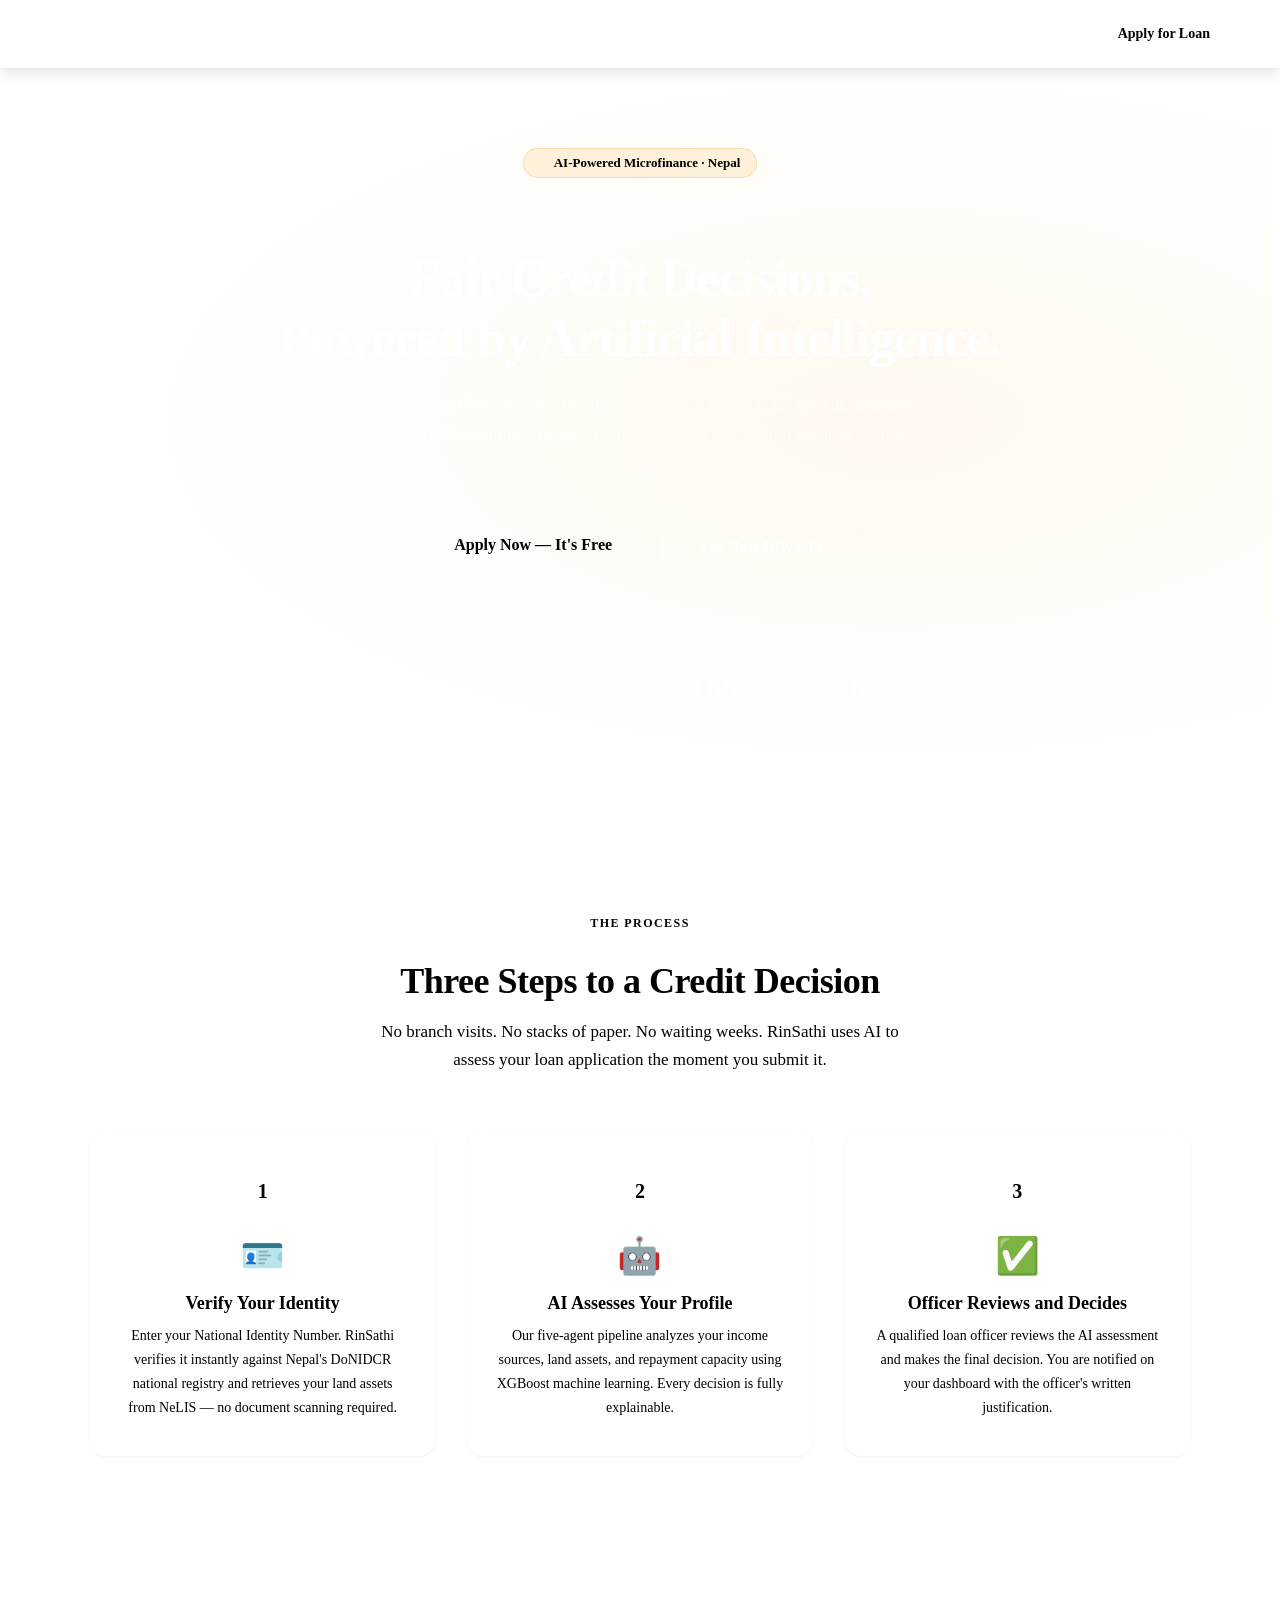
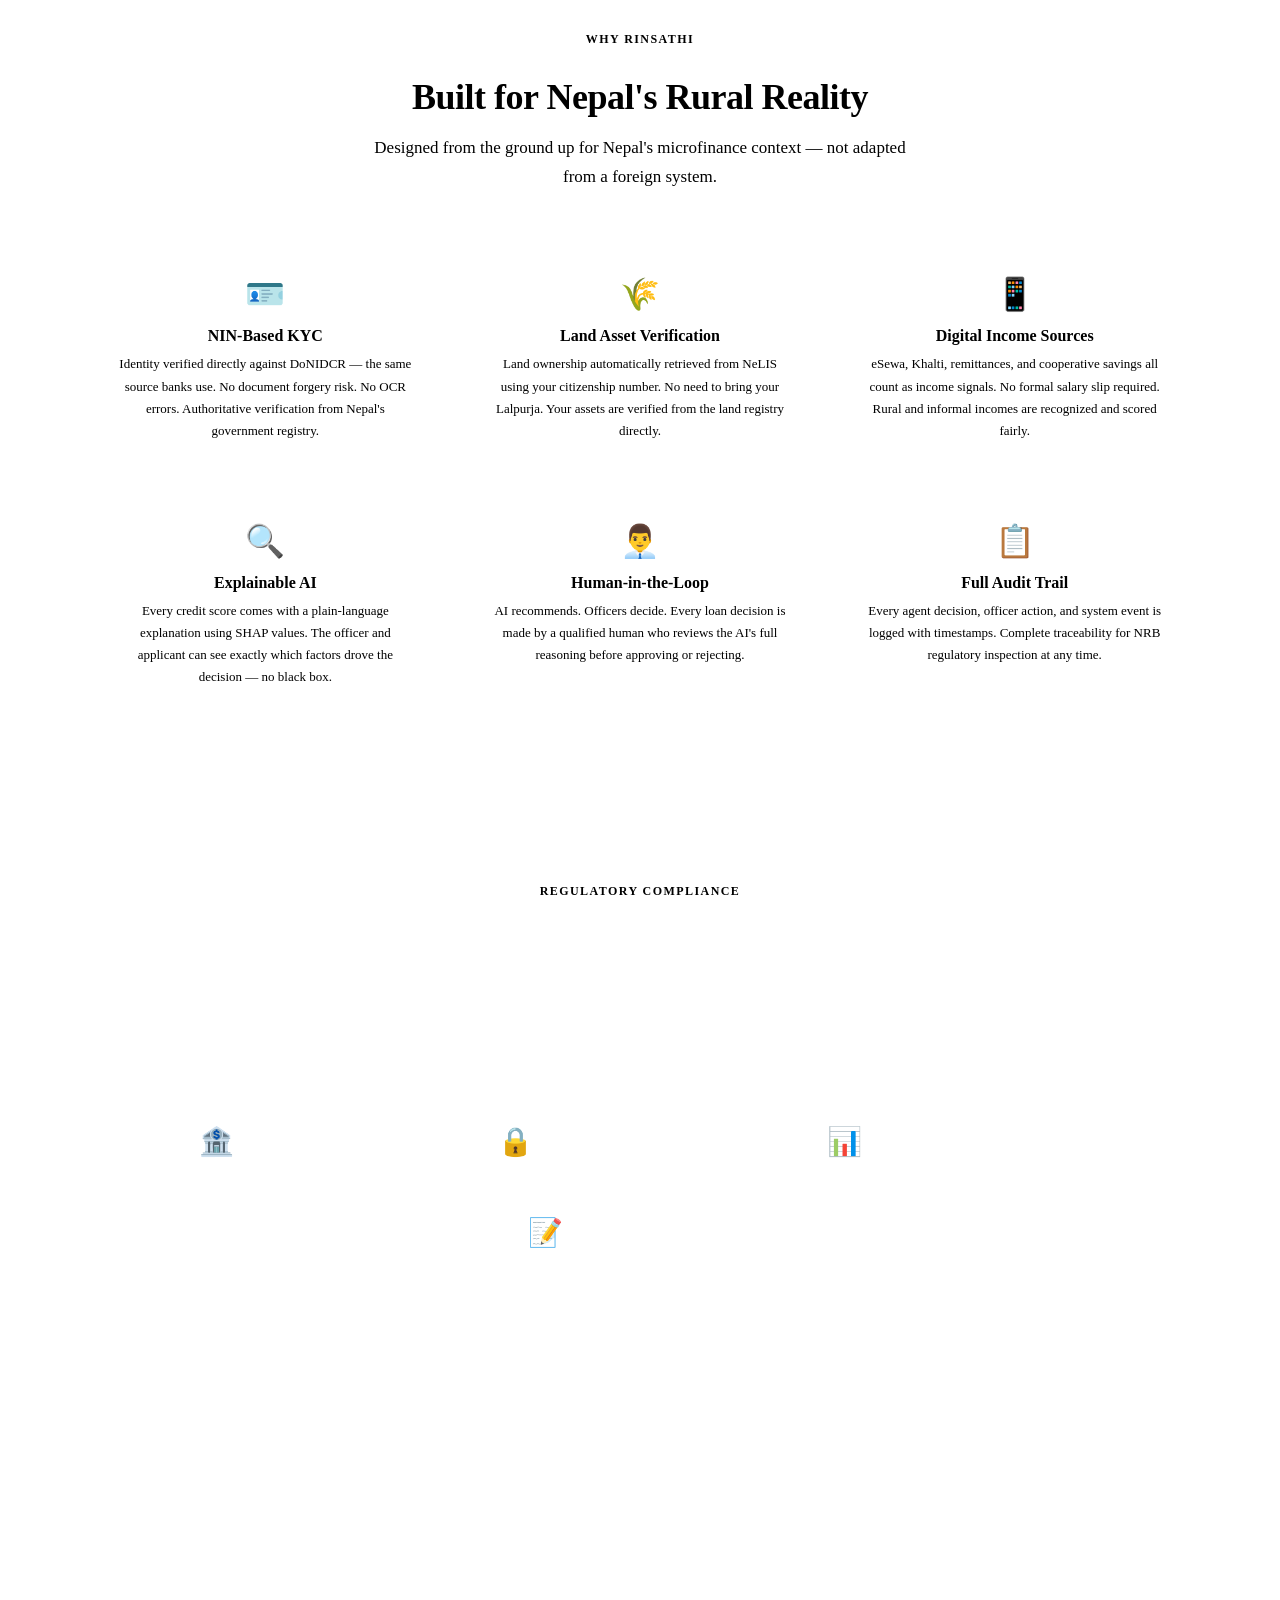
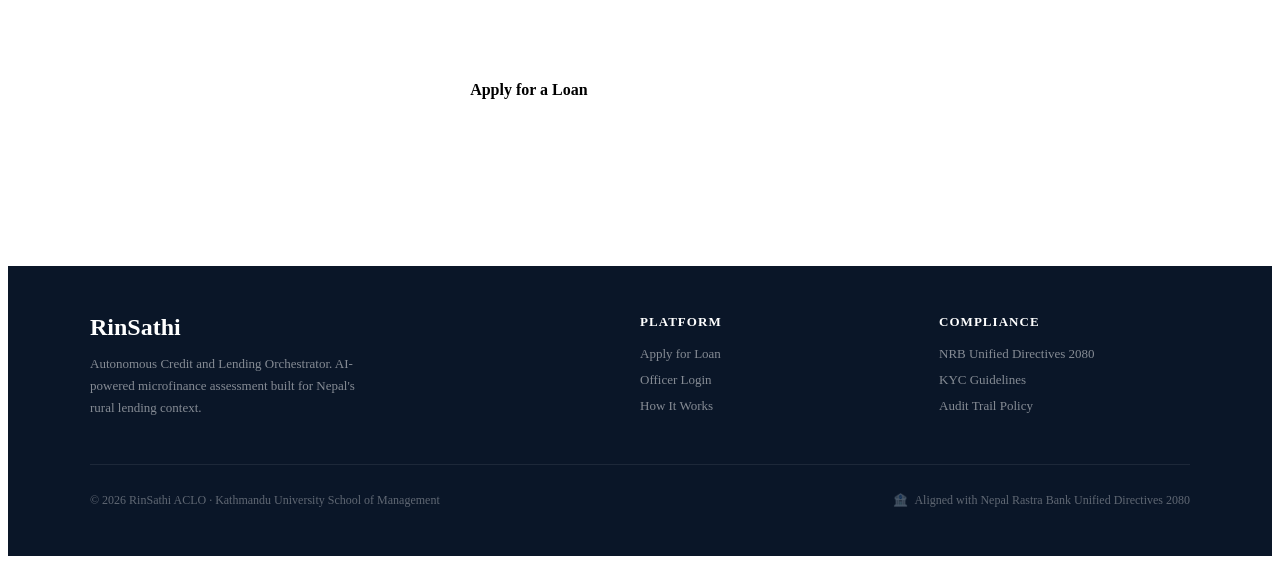
==== frontend/index.html @ 294249da "Added homepage" ====
<!DOCTYPE html>
<!--
    frontend/index.html

    RinSathi Landing Page
    The public front door — no login required.

    Sections:
      1. Navbar
      2. Hero — what is RinSathi, two CTAs
      3. How it works — three steps
      4. Features — why RinSathi
      5. Trust section — NRB compliance
      6. Footer
-->
<html lang="en">
<head>
    <meta charset="UTF-8">
    <meta name="viewport" content="width=device-width, initial-scale=1.0">
    <title>RinSathi — AI-Powered Microfinance for Nepal</title>
    <link rel="stylesheet" href="/assets/css/main.css">
    <style>

        /* ── Reset & base ─────────────────────────────────────────── */
        html { scroll-behavior: smooth; }

        /* ── Navbar ───────────────────────────────────────────────── */
        .navbar {
            position:        fixed;
            top:             0;
            left:            0;
            right:           0;
            z-index:         100;
            background:      var(--primary);
            border-bottom:   3px solid var(--accent);
            padding:         0 48px;
            height:          68px;
            display:         flex;
            align-items:     center;
            justify-content: space-between;
            box-shadow:      0 2px 16px rgba(0,0,0,0.15);
        }

        .brand {
            font-size:      26px;
            font-weight:    700;
            color:          white;
            letter-spacing: -0.5px;
            text-decoration: none;
        }

        .brand span { color: var(--accent); }

        .nav-links {
            display:     flex;
            align-items: center;
            gap:         32px;
        }

        .nav-link {
            color:           rgba(255,255,255,0.75);
            font-size:       14px;
            font-weight:     500;
            text-decoration: none;
            transition:      color 0.2s;
        }

        .nav-link:hover { color: white; }

        .nav-cta {
            background:    var(--accent);
            color:         var(--primary);
            font-weight:   700;
            font-size:     14px;
            padding:       10px 22px;
            border-radius: 8px;
            text-decoration: none;
            transition:    opacity 0.2s;
        }

        .nav-cta:hover { opacity: 0.88; }

        /* ── Hero ─────────────────────────────────────────────────── */
        .hero {
            background:      var(--primary);
            padding:         140px 48px 100px;
            text-align:      center;
            position:        relative;
            overflow:        hidden;
        }

        /* Subtle geometric background pattern */
        .hero::before {
            content:  '';
            position: absolute;
            inset:    0;
            background: radial-gradient(
                ellipse at 70% 50%,
                rgba(245,166,35,0.08) 0%,
                transparent 60%
            );
        }

        .hero-badge {
            display:       inline-flex;
            align-items:   center;
            gap:           8px;
            background:    rgba(245,166,35,0.15);
            border:        1px solid rgba(245,166,35,0.30);
            color:         var(--accent);
            font-size:     13px;
            font-weight:   600;
            padding:       6px 16px;
            border-radius: 999px;
            margin-bottom: 28px;
            position:      relative;
        }

        .badge-dot {
            width:         6px;
            height:        6px;
            background:    var(--accent);
            border-radius: 50%;
            animation:     pulse 2s infinite;
        }

        @keyframes pulse {
            0%, 100% { opacity: 1; }
            50%       { opacity: 0.4; }
        }

        .hero-title {
            font-size:     52px;
            font-weight:   800;
            color:         white;
            line-height:   1.15;
            margin-bottom: 20px;
            position:      relative;
            max-width:     760px;
            margin-left:   auto;
            margin-right:  auto;
            letter-spacing: -1px;
        }

        .hero-title span { color: var(--accent); }

        .hero-subtitle {
            font-size:     18px;
            color:         rgba(255,255,255,0.65);
            max-width:     560px;
            margin:        0 auto 40px;
            line-height:   1.7;
            position:      relative;
        }

        .hero-buttons {
            display:         flex;
            justify-content: center;
            gap:             14px;
            flex-wrap:       wrap;
            position:        relative;
        }

        .btn-hero-primary {
            background:    var(--accent);
            color:         var(--primary);
            font-weight:   700;
            font-size:     16px;
            padding:       15px 36px;
            border-radius: 10px;
            text-decoration: none;
            transition:    opacity 0.2s, transform 0.2s;
            display:       inline-block;
        }

        .btn-hero-primary:hover {
            opacity:   0.88;
            transform: translateY(-1px);
        }

        .btn-hero-secondary {
            background:    transparent;
            color:         white;
            font-weight:   600;
            font-size:     16px;
            padding:       15px 36px;
            border-radius: 10px;
            border:        2px solid rgba(255,255,255,0.30);
            text-decoration: none;
            transition:    all 0.2s;
            display:       inline-block;
        }

        .btn-hero-secondary:hover {
            border-color: white;
            background:   rgba(255,255,255,0.06);
        }

        /* Hero stats */
        .hero-stats {
            display:         flex;
            justify-content: center;
            gap:             48px;
            margin-top:      60px;
            padding-top:     40px;
            border-top:      1px solid rgba(255,255,255,0.10);
            position:        relative;
            flex-wrap:       wrap;
        }

        .hero-stat-number {
            font-size:   32px;
            font-weight: 800;
            color:       white;
            line-height: 1;
        }

        .hero-stat-number span { color: var(--accent); }

        .hero-stat-label {
            font-size:  13px;
            color:      rgba(255,255,255,0.55);
            margin-top: 6px;
        }

        /* ── Section base ─────────────────────────────────────────── */
        .section {
            padding: 88px 48px;
        }

        .section-alt { background: white; }

        .section-center { text-align: center; }

        .section-label {
            font-size:      12px;
            font-weight:    700;
            color:          var(--accent);
            text-transform: uppercase;
            letter-spacing: 0.12em;
            margin-bottom:  12px;
        }

        .section-title {
            font-size:     36px;
            font-weight:   800;
            color:         var(--primary);
            margin-bottom: 14px;
            letter-spacing: -0.5px;
            line-height:   1.2;
        }

        .section-desc {
            font-size:   17px;
            color:       var(--subtle);
            max-width:   560px;
            margin:      0 auto;
            line-height: 1.7;
        }

        .section-content {
            max-width: 1100px;
            margin:    0 auto;
        }

        /* ── How it works ─────────────────────────────────────────── */
        .steps-grid {
            display:               grid;
            grid-template-columns: repeat(3, 1fr);
            gap:                   32px;
            margin-top:            56px;
        }

        .step-card {
            text-align:    center;
            padding:       36px 28px;
            background:    white;
            border-radius: 16px;
            box-shadow:    0 1px 3px rgba(0,0,0,0.06);
            position:      relative;
            border-top:    3px solid var(--accent);
            transition:    box-shadow 0.2s;
        }

        .step-card:hover {
            box-shadow: 0 8px 32px rgba(15,32,68,0.10);
        }

        .step-number {
            width:         48px;
            height:        48px;
            background:    var(--primary);
            color:         var(--accent);
            font-size:     20px;
            font-weight:   800;
            border-radius: 50%;
            display:       flex;
            align-items:   center;
            justify-content: center;
            margin:        0 auto 20px;
        }

        .step-icon {
            font-size:     36px;
            margin-bottom: 16px;
        }

        .step-title {
            font-size:     18px;
            font-weight:   700;
            color:         var(--primary);
            margin-bottom: 10px;
        }

        .step-desc {
            font-size:  14px;
            color:      var(--subtle);
            line-height: 1.7;
        }

        /* Connector arrow between steps */
        .step-connector {
            display:         flex;
            align-items:     center;
            justify-content: center;
            color:           var(--accent);
            font-size:       24px;
            margin-top:      80px;
        }

        /* ── Features ─────────────────────────────────────────────── */
        .features-grid {
            display:               grid;
            grid-template-columns: repeat(3, 1fr);
            gap:                   24px;
            margin-top:            56px;
        }

        .feature-card {
            background:    var(--background);
            border-radius: 14px;
            padding:       28px;
            border-left:   4px solid var(--accent);
            transition:    transform 0.2s;
        }

        .feature-card:hover { transform: translateY(-3px); }

        .feature-icon {
            font-size:     32px;
            margin-bottom: 14px;
        }

        .feature-title {
            font-size:   16px;
            font-weight: 700;
            color:       var(--primary);
            margin-bottom: 8px;
        }

        .feature-desc {
            font-size:   13px;
            color:       var(--subtle);
            line-height: 1.7;
        }

        /* ── Trust / NRB section ──────────────────────────────────── */
        .trust-section {
            background: var(--primary);
            padding:    80px 48px;
            text-align: center;
        }

        .trust-title {
            font-size:     32px;
            font-weight:   800;
            color:         white;
            margin-bottom: 14px;
            letter-spacing: -0.5px;
        }

        .trust-desc {
            color:       rgba(255,255,255,0.65);
            font-size:   16px;
            max-width:   560px;
            margin:      0 auto 48px;
            line-height: 1.7;
        }

        .trust-badges {
            display:         flex;
            justify-content: center;
            gap:             20px;
            flex-wrap:       wrap;
        }

        .trust-badge {
            background:    rgba(255,255,255,0.07);
            border:        1px solid rgba(255,255,255,0.15);
            border-radius: 12px;
            padding:       18px 28px;
            display:       flex;
            align-items:   center;
            gap:           12px;
            min-width:     200px;
        }

        .trust-badge-icon { font-size: 28px; }

        .trust-badge-text {
            text-align: left;
        }

        .trust-badge-title {
            color:       white;
            font-size:   14px;
            font-weight: 700;
        }

        .trust-badge-sub {
            color:     rgba(255,255,255,0.55);
            font-size: 12px;
            margin-top: 2px;
        }

        /* ── CTA Section ──────────────────────────────────────────── */
        .cta-section {
            background: var(--background);
            padding:    88px 48px;
            text-align: center;
        }

        .cta-card {
            background:    var(--primary);
            border-radius: 20px;
            padding:       60px 48px;
            max-width:     760px;
            margin:        0 auto;
            border-top:    4px solid var(--accent);
        }

        .cta-title {
            font-size:   32px;
            font-weight: 800;
            color:       white;
            margin-bottom: 14px;
            letter-spacing: -0.5px;
        }

        .cta-desc {
            color:         rgba(255,255,255,0.65);
            font-size:     16px;
            margin-bottom: 36px;
            line-height:   1.7;
        }

        .cta-buttons {
            display:         flex;
            justify-content: center;
            gap:             14px;
            flex-wrap:       wrap;
        }

        /* ── Footer ───────────────────────────────────────────────── */
        .footer {
            background:    #0A1628;
            padding:       48px;
            border-top:    3px solid var(--accent);
        }

        .footer-grid {
            display:               grid;
            grid-template-columns: 2fr 1fr 1fr;
            gap:                   48px;
            max-width:             1100px;
            margin:                0 auto 40px;
        }

        .footer-brand {
            font-size:   24px;
            font-weight: 700;
            color:       white;
        }

        .footer-brand span { color: var(--accent); }

        .footer-brand-desc {
            color:      rgba(255,255,255,0.50);
            font-size:  13px;
            margin-top: 12px;
            line-height: 1.7;
            max-width:  280px;
        }

        .footer-col-title {
            color:          white;
            font-size:      13px;
            font-weight:    700;
            text-transform: uppercase;
            letter-spacing: 0.08em;
            margin-bottom:  16px;
        }

        .footer-link {
            display:         block;
            color:           rgba(255,255,255,0.50);
            font-size:       13px;
            text-decoration: none;
            margin-bottom:   10px;
            transition:      color 0.2s;
        }

        .footer-link:hover { color: var(--accent); }

        .footer-bottom {
            border-top:  1px solid rgba(255,255,255,0.08);
            padding-top: 28px;
            display:     flex;
            justify-content: space-between;
            align-items: center;
            max-width:   1100px;
            margin:      0 auto;
            flex-wrap:   wrap;
            gap:         12px;
        }

        .footer-copy {
            color:     rgba(255,255,255,0.35);
            font-size: 12px;
        }

        .footer-nrb {
            color:       rgba(255,255,255,0.35);
            font-size:   12px;
            display:     flex;
            align-items: center;
            gap:         6px;
        }

        /* ── Responsive ───────────────────────────────────────────── */
        @media (max-width: 900px) {
            .steps-grid    { grid-template-columns: 1fr; }
            .features-grid { grid-template-columns: 1fr; }
            .footer-grid   { grid-template-columns: 1fr; gap: 32px; }
            .hero-title    { font-size: 36px; }
            .navbar        { padding: 0 20px; }
            .section       { padding: 60px 20px; }
            .trust-section { padding: 60px 20px; }
            .cta-section   { padding: 60px 20px; }
            .footer        { padding: 40px 20px; }
            .nav-links     { gap: 16px; }
        }

        @media (max-width: 600px) {
            .nav-link      { display: none; }
            .hero-title    { font-size: 28px; }
            .hero-subtitle { font-size: 15px; }
            .hero-stats    { gap: 28px; }
            .section-title { font-size: 26px; }
        }
    </style>
</head>
<body>

<!-- ── Navbar ──────────────────────────────────────────────────────────── -->
<nav class="navbar">
    <a class="brand" href="/">Rin<span>Sathi</span></a>

    <div class="nav-links">
        <a class="nav-link" href="#how-it-works">How It Works</a>
        <a class="nav-link" href="#features">Features</a>
        <a class="nav-link" href="#trust">Compliance</a>
        <a class="nav-link"
           href="/auth/officer_login.html"
           style="color:rgba(255,255,255,0.55);">
            Officer Login
        </a>
        <a class="nav-cta" href="/auth/login.html">Apply for Loan</a>
    </div>
</nav>


<!-- ── Hero ───────────────────────────────────────────────────────────── -->
<section class="hero">

    <div class="hero-badge">
        <div class="badge-dot"></div>
        AI-Powered Microfinance · Nepal
    </div>

    <h1 class="hero-title">
        Fair Credit Decisions.<br>
        Powered by <span>Artificial Intelligence.</span>
    </h1>

    <p class="hero-subtitle">
        RinSathi verifies your identity through Nepal's national ID system,
        assesses your creditworthiness using AI, and delivers a decision
        in seconds — not weeks.
    </p>

    <div class="hero-buttons">
        <a class="btn-hero-primary" href="/auth/login.html">
            Apply Now — It's Free
        </a>
        <a class="btn-hero-secondary" href="#how-it-works">
            See How It Works
        </a>
    </div>

    <div class="hero-stats">
        <div>
            <div class="hero-stat-number">&lt;<span>2</span>s</div>
            <div class="hero-stat-label">AI Assessment Time</div>
        </div>
        <div>
            <div class="hero-stat-number"><span>5</span></div>
            <div class="hero-stat-label">Verification Agents</div>
        </div>
        <div>
            <div class="hero-stat-number"><span>100</span>%</div>
            <div class="hero-stat-label">NRB Compliant</div>
        </div>
        <div>
            <div class="hero-stat-number"><span>0</span></div>
            <div class="hero-stat-label">Manual Forms</div>
        </div>
    </div>

</section>


<!-- ── How It Works ───────────────────────────────────────────────────── -->
<section class="section section-alt section-center" id="how-it-works">
    <div class="section-content">

        <div class="section-label">The Process</div>
        <h2 class="section-title">Three Steps to a Credit Decision</h2>
        <p class="section-desc">
            No branch visits. No stacks of paper. No waiting weeks.
            RinSathi uses AI to assess your loan application
            the moment you submit it.
        </p>

        <div class="steps-grid">

            <div class="step-card">
                <div class="step-number">1</div>
                <div class="step-icon">🪪</div>
                <div class="step-title">Verify Your Identity</div>
                <div class="step-desc">
                    Enter your National Identity Number.
                    RinSathi verifies it instantly against
                    Nepal's DoNIDCR national registry and
                    retrieves your land assets from NeLIS —
                    no document scanning required.
                </div>
            </div>

            <div class="step-card">
                <div class="step-number">2</div>
                <div class="step-icon">🤖</div>
                <div class="step-title">AI Assesses Your Profile</div>
                <div class="step-desc">
                    Our five-agent pipeline analyzes your
                    income sources, land assets, and repayment
                    capacity using XGBoost machine learning.
                    Every decision is fully explainable.
                </div>
            </div>

            <div class="step-card">
                <div class="step-number">3</div>
                <div class="step-icon">✅</div>
                <div class="step-title">Officer Reviews and Decides</div>
                <div class="step-desc">
                    A qualified loan officer reviews the AI
                    assessment and makes the final decision.
                    You are notified on your dashboard with
                    the officer's written justification.
                </div>
            </div>

        </div>
    </div>
</section>


<!-- ── Features ───────────────────────────────────────────────────────── -->
<section class="section section-center" id="features">
    <div class="section-content">

        <div class="section-label">Why RinSathi</div>
        <h2 class="section-title">Built for Nepal's Rural Reality</h2>
        <p class="section-desc">
            Designed from the ground up for Nepal's microfinance context —
            not adapted from a foreign system.
        </p>

        <div class="features-grid">

            <div class="feature-card">
                <div class="feature-icon">🪪</div>
                <div class="feature-title">NIN-Based KYC</div>
                <div class="feature-desc">
                    Identity verified directly against DoNIDCR —
                    the same source banks use. No document forgery
                    risk. No OCR errors. Authoritative verification
                    from Nepal's government registry.
                </div>
            </div>

            <div class="feature-card">
                <div class="feature-icon">🌾</div>
                <div class="feature-title">Land Asset Verification</div>
                <div class="feature-desc">
                    Land ownership automatically retrieved from
                    NeLIS using your citizenship number. No need
                    to bring your Lalpurja. Your assets are
                    verified from the land registry directly.
                </div>
            </div>

            <div class="feature-card">
                <div class="feature-icon">📱</div>
                <div class="feature-title">Digital Income Sources</div>
                <div class="feature-desc">
                    eSewa, Khalti, remittances, and cooperative
                    savings all count as income signals. No formal
                    salary slip required. Rural and informal
                    incomes are recognized and scored fairly.
                </div>
            </div>

            <div class="feature-card">
                <div class="feature-icon">🔍</div>
                <div class="feature-title">Explainable AI</div>
                <div class="feature-desc">
                    Every credit score comes with a plain-language
                    explanation using SHAP values. The officer and
                    applicant can see exactly which factors drove
                    the decision — no black box.
                </div>
            </div>

            <div class="feature-card">
                <div class="feature-icon">👨‍💼</div>
                <div class="feature-title">Human-in-the-Loop</div>
                <div class="feature-desc">
                    AI recommends. Officers decide. Every loan
                    decision is made by a qualified human who
                    reviews the AI's full reasoning before
                    approving or rejecting.
                </div>
            </div>

            <div class="feature-card">
                <div class="feature-icon">📋</div>
                <div class="feature-title">Full Audit Trail</div>
                <div class="feature-desc">
                    Every agent decision, officer action, and
                    system event is logged with timestamps.
                    Complete traceability for NRB regulatory
                    inspection at any time.
                </div>
            </div>

        </div>
    </div>
</section>


<!-- ── Trust / NRB ─────────────────────────────────────────────────────── -->
<section class="trust-section" id="trust">

    <div class="section-label" style="color:var(--accent);">
        Regulatory Compliance
    </div>
    <h2 class="trust-title">Built to NRB Standards</h2>
    <p class="trust-desc">
        RinSathi is designed in alignment with Nepal Rastra Bank's
        Unified Directives 2080 and KYC guidelines for digital lending.
        Every decision is auditable, every action is logged.
    </p>

    <div class="trust-badges">

        <div class="trust-badge">
            <div class="trust-badge-icon">🏦</div>
            <div class="trust-badge-text">
                <div class="trust-badge-title">NRB KYC Compliant</div>
                <div class="trust-badge-sub">
                    NID-based verification per directive
                </div>
            </div>
        </div>

        <div class="trust-badge">
            <div class="trust-badge-icon">🔒</div>
            <div class="trust-badge-text">
                <div class="trust-badge-title">AML Screening</div>
                <div class="trust-badge-sub">
                    Transaction limits enforced per NRB rules
                </div>
            </div>
        </div>

        <div class="trust-badge">
            <div class="trust-badge-icon">📊</div>
            <div class="trust-badge-text">
                <div class="trust-badge-title">Loan-to-Asset Cap</div>
                <div class="trust-badge-sub">
                    75% maximum per NRB Unified Directive
                </div>
            </div>
        </div>

        <div class="trust-badge">
            <div class="trust-badge-icon">📝</div>
            <div class="trust-badge-text">
                <div class="trust-badge-title">Written Justification</div>
                <div class="trust-badge-sub">
                    All decisions require officer remarks
                </div>
            </div>
        </div>

    </div>

</section>


<!-- ── CTA ─────────────────────────────────────────────────────────────── -->
<section class="cta-section">
    <div class="cta-card">
        <h2 class="cta-title">Ready to Apply?</h2>
        <p class="cta-desc">
            Sign in with your Google account and submit your application
            in minutes. Our AI pipeline will assess your profile instantly.
        </p>
        <div class="cta-buttons">
            <a class="btn-hero-primary" href="/auth/login.html">
                Apply for a Loan
            </a>
            <a class="btn-hero-secondary"
               href="/auth/officer_login.html"
               style="border-color:rgba(255,255,255,0.25);
                      color:rgba(255,255,255,0.75);">
                Loan Officer Login
            </a>
        </div>
    </div>
</section>


<!-- ── Footer ──────────────────────────────────────────────────────────── -->
<footer class="footer">
    <div class="footer-grid">

        <div>
            <div class="footer-brand">Rin<span>Sathi</span></div>
            <div class="footer-brand-desc">
                Autonomous Credit and Lending Orchestrator.
                AI-powered microfinance assessment built for
                Nepal's rural lending context.
            </div>
        </div>

        <div>
            <div class="footer-col-title">Platform</div>
            <a class="footer-link" href="/auth/login.html">
                Apply for Loan
            </a>
            <a class="footer-link" href="/auth/officer_login.html">
                Officer Login
            </a>
            <a class="footer-link" href="#how-it-works">
                How It Works
            </a>
        </div>

        <div>
            <div class="footer-col-title">Compliance</div>
            <a class="footer-link" href="#trust">
                NRB Unified Directives 2080
            </a>
            <a class="footer-link" href="#trust">
                KYC Guidelines
            </a>
            <a class="footer-link" href="#trust">
                Audit Trail Policy
            </a>
        </div>

    </div>

    <div class="footer-bottom">
        <div class="footer-copy">
            © 2026 RinSathi ACLO · Kathmandu University School of Management
        </div>
        <div class="footer-nrb">
            <span>🏦</span>
            Aligned with Nepal Rastra Bank Unified Directives 2080
        </div>
    </div>
</footer>

</body>
</html>
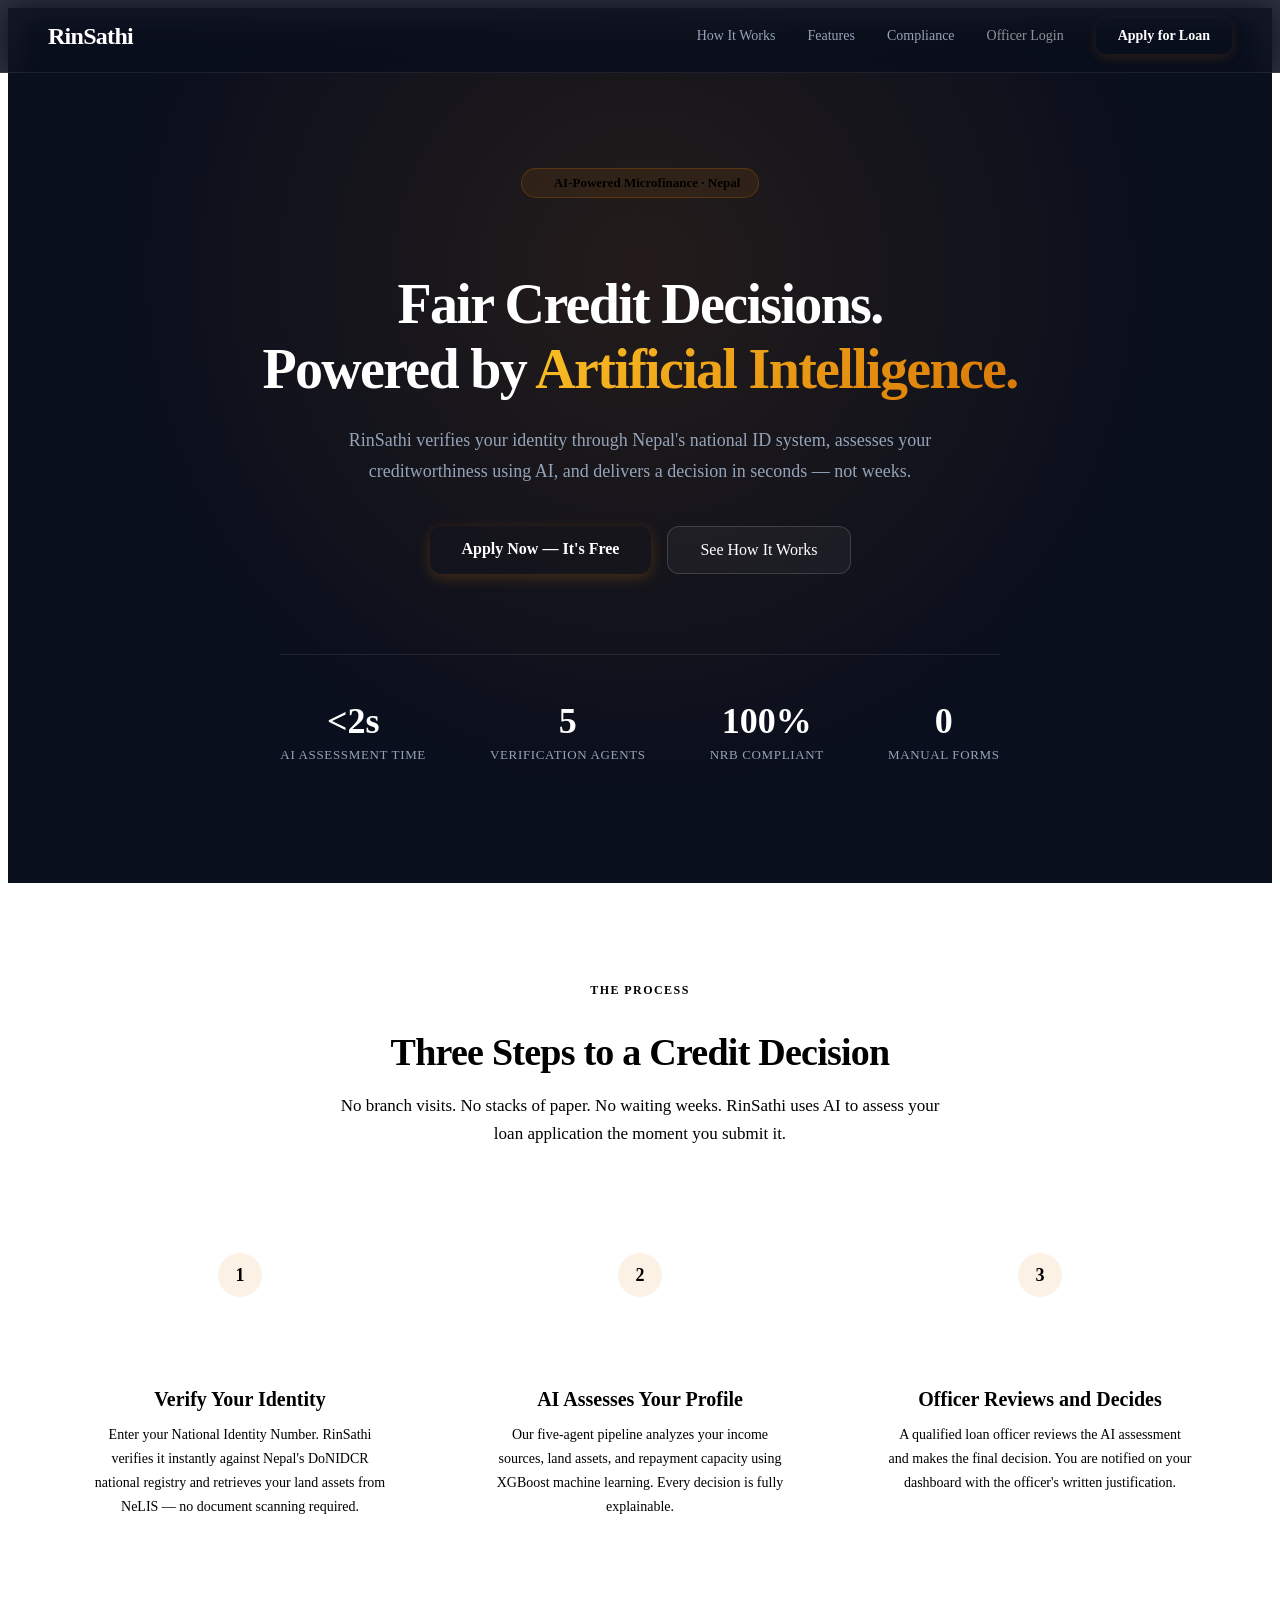
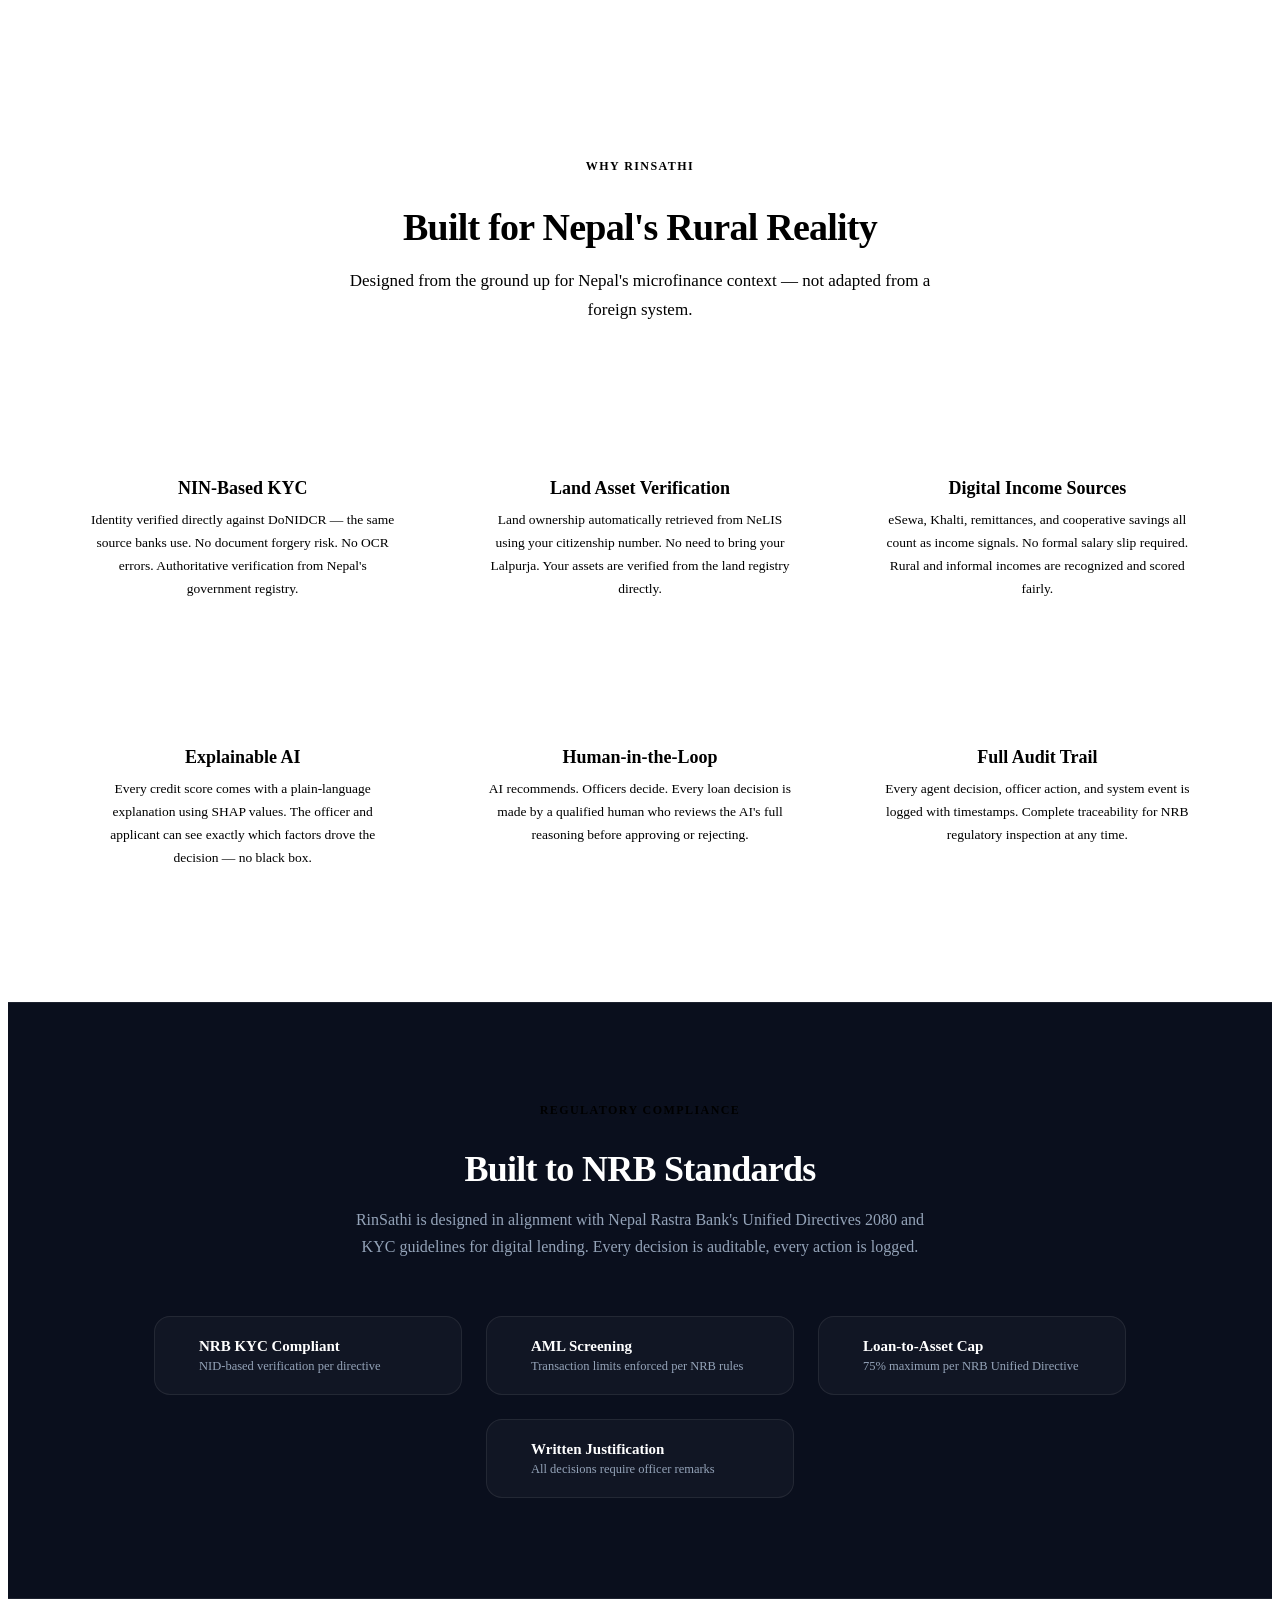
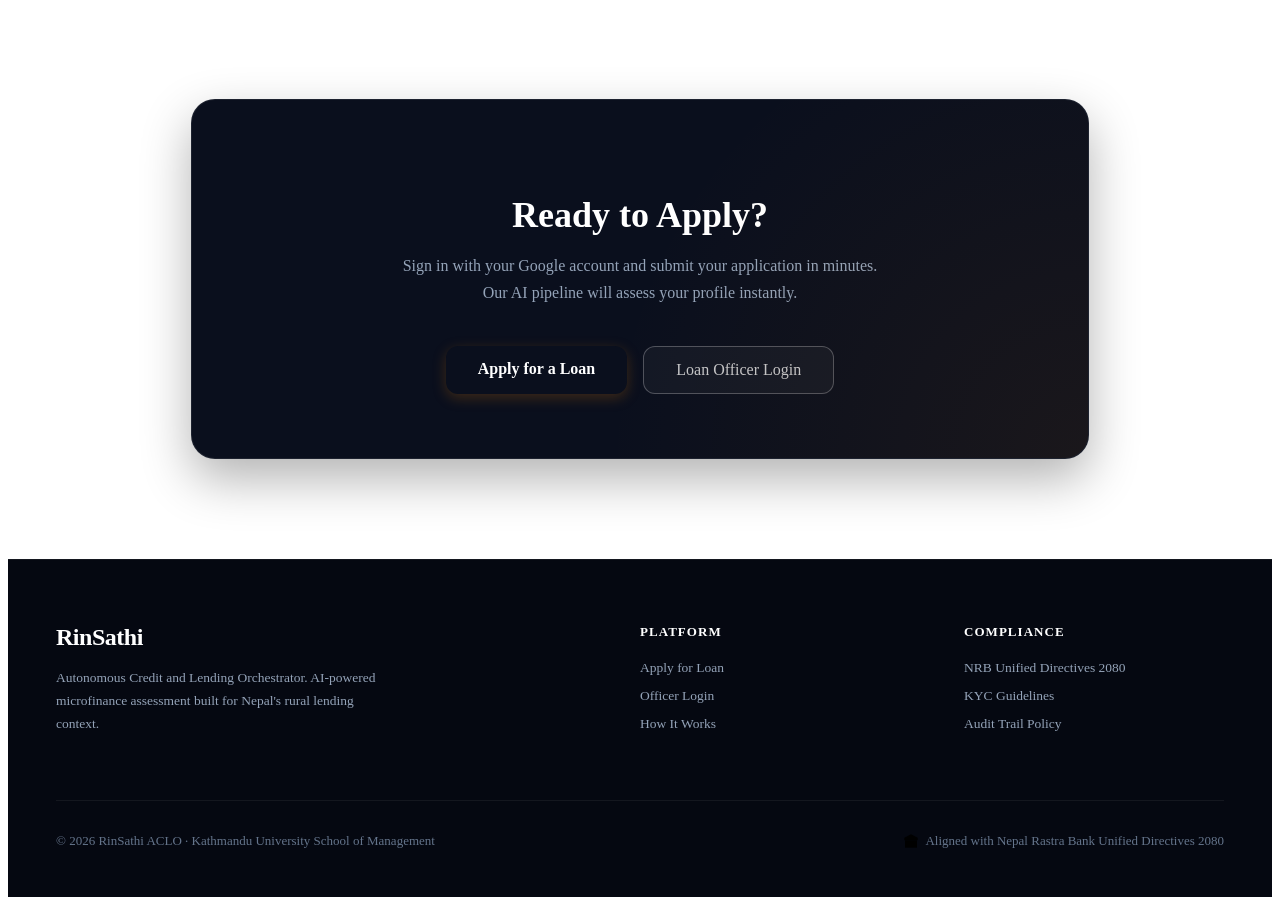
==== commit 11a86139: "Updated Frontend" ====
--- a/frontend/index.html
+++ b/frontend/index.html
@@ -20,32 +20,33 @@
     <title>RinSathi — AI-Powered Microfinance for Nepal</title>
     <link rel="stylesheet" href="/assets/css/main.css">
     <style>
-
-        /* ── Reset & base ─────────────────────────────────────────── */
+        /* Reset & base */
         html { scroll-behavior: smooth; }
 
-        /* ── Navbar ───────────────────────────────────────────────── */
+        /* Navbar */
         .navbar {
             position:        fixed;
             top:             0;
             left:            0;
             right:           0;
             z-index:         100;
-            background:      var(--primary);
-            border-bottom:   3px solid var(--accent);
+            background:      rgba(10, 15, 29, 0.85);
+            backdrop-filter: blur(16px);
+            -webkit-backdrop-filter: blur(16px);
+            border-bottom:   1px solid rgba(255, 255, 255, 0.08);
             padding:         0 48px;
-            height:          68px;
+            height:          72px;
             display:         flex;
             align-items:     center;
             justify-content: space-between;
-            box-shadow:      0 2px 16px rgba(0,0,0,0.15);
+            transition:      all 0.3s ease;
         }
 
         .brand {
-            font-size:      26px;
-            font-weight:    700;
+            font-size:      24px;
+            font-weight:    800;
             color:          white;
-            letter-spacing: -0.5px;
+            letter-spacing: -0.03em;
             text-decoration: none;
         }
 
@@ -58,59 +59,67 @@
         }
 
         .nav-link {
-            color:           rgba(255,255,255,0.75);
+            color:           #94A3B8;
             font-size:       14px;
             font-weight:     500;
             text-decoration: none;
-            transition:      color 0.2s;
+            transition:      color 0.2s ease;
         }
 
         .nav-link:hover { color: white; }
 
         .nav-cta {
             background:    var(--accent);
-            color:         var(--primary);
-            font-weight:   700;
+            color:         white;
+            font-weight:   600;
             font-size:     14px;
             padding:       10px 22px;
-            border-radius: 8px;
+            border-radius: 10px;
             text-decoration: none;
-            transition:    opacity 0.2s;
-        }
-
-        .nav-cta:hover { opacity: 0.88; }
-
-        /* ── Hero ─────────────────────────────────────────────────── */
+            transition:    all 0.2s cubic-bezier(0.4, 0, 0.2, 1);
+            box-shadow:    0 4px 12px rgba(217, 119, 6, 0.15);
+        }
+
+        .nav-cta:hover {
+            background: #B45309;
+            transform: translateY(-1px);
+            box-shadow: 0 6px 16px rgba(217, 119, 6, 0.25);
+        }
+
+        /* Hero */
         .hero {
-            background:      var(--primary);
-            padding:         140px 48px 100px;
+            background:      #0A0F1D;
+            padding:         160px 48px 120px;
             text-align:      center;
             position:        relative;
             overflow:        hidden;
-        }
-
-        /* Subtle geometric background pattern */
+            display:         flex;
+            flex-direction:  column;
+            align-items:     center;
+        }
+
         .hero::before {
             content:  '';
             position: absolute;
             inset:    0;
             background: radial-gradient(
-                ellipse at 70% 50%,
-                rgba(245,166,35,0.08) 0%,
+                circle at 50% 30%,
+                rgba(217,119,6,0.12) 0%,
                 transparent 60%
             );
+            pointer-events: none;
         }
 
         .hero-badge {
             display:       inline-flex;
             align-items:   center;
             gap:           8px;
-            background:    rgba(245,166,35,0.15);
-            border:        1px solid rgba(245,166,35,0.30);
-            color:         var(--accent);
+            background:    rgba(217, 119, 6, 0.1);
+            border:        1px solid rgba(217, 119, 6, 0.25);
+            color:         var(--accent-light);
             font-size:     13px;
             font-weight:   600;
-            padding:       6px 16px;
+            padding:       6px 18px;
             border-radius: 999px;
             margin-bottom: 28px;
             position:      relative;
@@ -121,33 +130,38 @@
             height:        6px;
             background:    var(--accent);
             border-radius: 50%;
+            box-shadow:    0 0 8px var(--accent);
             animation:     pulse 2s infinite;
         }
 
         @keyframes pulse {
-            0%, 100% { opacity: 1; }
-            50%       { opacity: 0.4; }
+            0%, 100% { opacity: 1; transform: scale(1); }
+            50%       { opacity: 0.4; transform: scale(0.9); }
         }
 
         .hero-title {
-            font-size:     52px;
+            font-size:     56px;
             font-weight:   800;
             color:         white;
             line-height:   1.15;
-            margin-bottom: 20px;
+            margin-bottom: 24px;
             position:      relative;
-            max-width:     760px;
+            max-width:     800px;
             margin-left:   auto;
             margin-right:  auto;
-            letter-spacing: -1px;
-        }
-
-        .hero-title span { color: var(--accent); }
+            letter-spacing: -0.03em;
+        }
+
+        .hero-title span {
+            background: linear-gradient(135deg, #FBBF24 0%, #D97706 100%);
+            -webkit-background-clip: text;
+            -webkit-text-fill-color: transparent;
+        }
 
         .hero-subtitle {
             font-size:     18px;
-            color:         rgba(255,255,255,0.65);
-            max-width:     560px;
+            color:         #94A3B8;
+            max-width:     600px;
             margin:        0 auto 40px;
             line-height:   1.7;
             position:      relative;
@@ -156,79 +170,90 @@
         .hero-buttons {
             display:         flex;
             justify-content: center;
-            gap:             14px;
+            gap:             16px;
             flex-wrap:       wrap;
             position:        relative;
         }
 
         .btn-hero-primary {
             background:    var(--accent);
-            color:         var(--primary);
-            font-weight:   700;
-            font-size:     16px;
-            padding:       15px 36px;
-            border-radius: 10px;
-            text-decoration: none;
-            transition:    opacity 0.2s, transform 0.2s;
-            display:       inline-block;
-        }
-
-        .btn-hero-primary:hover {
-            opacity:   0.88;
-            transform: translateY(-1px);
-        }
-
-        .btn-hero-secondary {
-            background:    transparent;
             color:         white;
             font-weight:   600;
             font-size:     16px;
-            padding:       15px 36px;
-            border-radius: 10px;
-            border:        2px solid rgba(255,255,255,0.30);
+            padding:       14px 32px;
+            border-radius: 12px;
             text-decoration: none;
-            transition:    all 0.2s;
+            transition:    all 0.2s cubic-bezier(0.4, 0, 0.2, 1);
             display:       inline-block;
+            box-shadow:    0 4px 14px rgba(217, 119, 6, 0.25);
+        }
+
+        .btn-hero-primary:hover {
+            background: #B45309;
+            transform: translateY(-1px);
+            box-shadow: 0 8px 20px rgba(217, 119, 6, 0.35);
+        }
+
+        .btn-hero-secondary {
+            background:    rgba(255,255,255,0.04);
+            color:         white;
+            font-weight:   500;
+            font-size:     16px;
+            padding:       14px 32px;
+            border-radius: 12px;
+            border:        1px solid rgba(255,255,255,0.15);
+            text-decoration: none;
+            transition:    all 0.2s ease;
+            display:       inline-block;
         }
 
         .btn-hero-secondary:hover {
-            border-color: white;
-            background:   rgba(255,255,255,0.06);
+            border-color: rgba(255,255,255,0.25);
+            background:   rgba(255,255,255,0.08);
+            transform:    translateY(-1px);
         }
 
         /* Hero stats */
         .hero-stats {
             display:         flex;
             justify-content: center;
-            gap:             48px;
-            margin-top:      60px;
-            padding-top:     40px;
-            border-top:      1px solid rgba(255,255,255,0.10);
+            gap:             64px;
+            margin-top:      80px;
+            padding-top:     48px;
+            border-top:      1px solid rgba(255,255,255,0.08);
             position:        relative;
             flex-wrap:       wrap;
         }
 
         .hero-stat-number {
-            font-size:   32px;
+            font-size:   36px;
             font-weight: 800;
             color:       white;
             line-height: 1;
         }
 
-        .hero-stat-number span { color: var(--accent); }
+        .hero-stat-number span { color: var(--accent-light); }
 
         .hero-stat-label {
             font-size:  13px;
-            color:      rgba(255,255,255,0.55);
-            margin-top: 6px;
-        }
-
-        /* ── Section base ─────────────────────────────────────────── */
+            color:      #94A3B8;
+            margin-top: 8px;
+            font-weight: 500;
+            text-transform: uppercase;
+            letter-spacing: 0.05em;
+        }
+
+        /* Section base */
         .section {
-            padding: 88px 48px;
-        }
-
-        .section-alt { background: white; }
+            padding: 100px 48px;
+            background: var(--background);
+        }
+
+        .section-alt {
+            background: var(--surface);
+            border-top: 1px solid var(--border);
+            border-bottom: 1px solid var(--border);
+        }
 
         .section-center { text-align: center; }
 
@@ -242,74 +267,76 @@
         }
 
         .section-title {
-            font-size:     36px;
+            font-size:     38px;
             font-weight:   800;
             color:         var(--primary);
-            margin-bottom: 14px;
-            letter-spacing: -0.5px;
+            margin-bottom: 16px;
+            letter-spacing: -0.02em;
             line-height:   1.2;
         }
 
         .section-desc {
             font-size:   17px;
             color:       var(--subtle);
-            max-width:   560px;
+            max-width:   600px;
             margin:      0 auto;
             line-height: 1.7;
         }
 
         .section-content {
-            max-width: 1100px;
+            max-width: 1200px;
             margin:    0 auto;
         }
 
-        /* ── How it works ─────────────────────────────────────────── */
+        /* How it works */
         .steps-grid {
             display:               grid;
             grid-template-columns: repeat(3, 1fr);
             gap:                   32px;
-            margin-top:            56px;
+            margin-top:            64px;
         }
 
         .step-card {
             text-align:    center;
-            padding:       36px 28px;
-            background:    white;
-            border-radius: 16px;
-            box-shadow:    0 1px 3px rgba(0,0,0,0.06);
+            padding:       40px 32px;
+            background:    var(--surface);
+            border-radius: 20px;
+            border:        1px solid var(--border);
+            box-shadow:    var(--card-shadow);
             position:      relative;
-            border-top:    3px solid var(--accent);
-            transition:    box-shadow 0.2s;
+            transition:    all 0.3s cubic-bezier(0.4, 0, 0.2, 1);
         }
 
         .step-card:hover {
-            box-shadow: 0 8px 32px rgba(15,32,68,0.10);
+            box-shadow: var(--hover-shadow);
+            transform:  translateY(-4px);
         }
 
         .step-number {
-            width:         48px;
-            height:        48px;
-            background:    var(--primary);
+            width:         44px;
+            height:        44px;
+            background:    rgba(217, 119, 6, 0.1);
             color:         var(--accent);
-            font-size:     20px;
+            font-size:     18px;
             font-weight:   800;
             border-radius: 50%;
             display:       flex;
             align-items:   center;
             justify-content: center;
-            margin:        0 auto 20px;
+            margin:        0 auto 24px;
         }
 
         .step-icon {
-            font-size:     36px;
-            margin-bottom: 16px;
+            font-size:     40px;
+            margin-bottom: 20px;
+            display:       inline-block;
         }
 
         .step-title {
-            font-size:     18px;
+            font-size:     20px;
             font-weight:   700;
             color:         var(--primary);
-            margin-bottom: 10px;
+            margin-bottom: 12px;
         }
 
         .step-desc {
@@ -320,92 +347,102 @@
 
         /* Connector arrow between steps */
         .step-connector {
-            display:         flex;
-            align-items:     center;
-            justify-content: center;
-            color:           var(--accent);
-            font-size:       24px;
-            margin-top:      80px;
-        }
-
-        /* ── Features ─────────────────────────────────────────────── */
+            display:         none; /* Hide connector in minimalist grid */
+        }
+
+        /* Features */
         .features-grid {
             display:               grid;
             grid-template-columns: repeat(3, 1fr);
             gap:                   24px;
-            margin-top:            56px;
+            margin-top:            64px;
         }
 
         .feature-card {
-            background:    var(--background);
-            border-radius: 14px;
-            padding:       28px;
-            border-left:   4px solid var(--accent);
-            transition:    transform 0.2s;
-        }
-
-        .feature-card:hover { transform: translateY(-3px); }
+            background:    var(--surface);
+            border-radius: 16px;
+            padding:       32px;
+            border:        1px solid var(--border);
+            transition:    all 0.3s ease;
+            box-shadow:    var(--card-shadow);
+        }
+
+        .feature-card:hover {
+            transform: translateY(-4px);
+            box-shadow: var(--hover-shadow);
+        }
 
         .feature-icon {
-            font-size:     32px;
-            margin-bottom: 14px;
+            font-size:     36px;
+            margin-bottom: 16px;
+            display:       inline-block;
         }
 
         .feature-title {
-            font-size:   16px;
+            font-size:   18px;
             font-weight: 700;
             color:       var(--primary);
-            margin-bottom: 8px;
+            margin-bottom: 10px;
         }
 
         .feature-desc {
-            font-size:   13px;
+            font-size:   13.5px;
             color:       var(--subtle);
             line-height: 1.7;
         }
 
-        /* ── Trust / NRB section ──────────────────────────────────── */
+        /* Trust / NRB section */
         .trust-section {
-            background: var(--primary);
-            padding:    80px 48px;
+            background: #0A0F1D;
+            padding:    100px 48px;
             text-align: center;
+            position:   relative;
+            border-top: 1px solid rgba(255, 255, 255, 0.08);
+            border-bottom: 1px solid rgba(255, 255, 255, 0.08);
         }
 
         .trust-title {
-            font-size:     32px;
+            font-size:     36px;
             font-weight:   800;
             color:         white;
-            margin-bottom: 14px;
-            letter-spacing: -0.5px;
+            margin-bottom: 16px;
+            letter-spacing: -0.02em;
         }
 
         .trust-desc {
-            color:       rgba(255,255,255,0.65);
+            color:       #94A3B8;
             font-size:   16px;
-            max-width:   560px;
-            margin:      0 auto 48px;
+            max-width:   600px;
+            margin:      0 auto 56px;
             line-height: 1.7;
         }
 
         .trust-badges {
             display:         flex;
             justify-content: center;
-            gap:             20px;
+            gap:             24px;
             flex-wrap:       wrap;
         }
 
         .trust-badge {
-            background:    rgba(255,255,255,0.07);
-            border:        1px solid rgba(255,255,255,0.15);
-            border-radius: 12px;
-            padding:       18px 28px;
+            background:    rgba(255, 255, 255, 0.03);
+            border:        1px solid rgba(255, 255, 255, 0.08);
+            border-radius: 16px;
+            padding:       20px 28px;
             display:       flex;
             align-items:   center;
-            gap:           12px;
-            min-width:     200px;
-        }
-
-        .trust-badge-icon { font-size: 28px; }
+            gap:           16px;
+            min-width:     250px;
+            transition:    all 0.2s ease;
+        }
+
+        .trust-badge:hover {
+            background:  rgba(255, 255, 255, 0.05);
+            border-color: rgba(255, 255, 255, 0.15);
+            transform:   translateY(-2px);
+        }
+
+        .trust-badge-icon { font-size: 32px; }
 
         .trust-badge-text {
             text-align: left;
@@ -413,83 +450,97 @@
 
         .trust-badge-title {
             color:       white;
-            font-size:   14px;
+            font-size:   15px;
             font-weight: 700;
         }
 
         .trust-badge-sub {
-            color:     rgba(255,255,255,0.55);
-            font-size: 12px;
-            margin-top: 2px;
-        }
-
-        /* ── CTA Section ──────────────────────────────────────────── */
+            color:     #94A3B8;
+            font-size: 12.5px;
+            margin-top: 4px;
+        }
+
+        /* CTA Section */
         .cta-section {
             background: var(--background);
-            padding:    88px 48px;
+            padding:    100px 48px;
             text-align: center;
         }
 
         .cta-card {
-            background:    var(--primary);
-            border-radius: 20px;
-            padding:       60px 48px;
-            max-width:     760px;
+            background:    #0A0F1D;
+            border-radius: 24px;
+            padding:       64px 48px;
+            max-width:     800px;
             margin:        0 auto;
-            border-top:    4px solid var(--accent);
+            position:      relative;
+            overflow:      hidden;
+            border:        1px solid rgba(255, 255, 255, 0.08);
+            box-shadow:    0 20px 50px rgba(0, 0, 0, 0.3);
+        }
+
+        .cta-card::before {
+            content: '';
+            position: absolute;
+            inset: 0;
+            background: radial-gradient(circle at 100% 100%, rgba(217,119,6,0.08) 0%, transparent 50%);
+            pointer-events: none;
         }
 
         .cta-title {
-            font-size:   32px;
+            font-size:   36px;
             font-weight: 800;
             color:       white;
-            margin-bottom: 14px;
-            letter-spacing: -0.5px;
+            margin-bottom: 16px;
         }
 
         .cta-desc {
-            color:         rgba(255,255,255,0.65);
+            color:         #94A3B8;
             font-size:     16px;
-            margin-bottom: 36px;
+            margin-bottom: 40px;
             line-height:   1.7;
+            max-width:     500px;
+            margin-left:   auto;
+            margin-right:  auto;
         }
 
         .cta-buttons {
             display:         flex;
             justify-content: center;
-            gap:             14px;
+            gap:             16px;
             flex-wrap:       wrap;
         }
 
-        /* ── Footer ───────────────────────────────────────────────── */
+        /* Footer */
         .footer {
-            background:    #0A1628;
-            padding:       48px;
-            border-top:    3px solid var(--accent);
+            background:    #050811;
+            padding:       64px 48px 48px;
+            border-top:    1px solid rgba(255, 255, 255, 0.06);
         }
 
         .footer-grid {
             display:               grid;
             grid-template-columns: 2fr 1fr 1fr;
-            gap:                   48px;
-            max-width:             1100px;
-            margin:                0 auto 40px;
+            gap:                   64px;
+            max-width:             1200px;
+            margin:                0 auto 56px;
         }
 
         .footer-brand {
             font-size:   24px;
-            font-weight: 700;
+            font-weight: 800;
             color:       white;
+            letter-spacing: -0.02em;
         }
 
         .footer-brand span { color: var(--accent); }
 
         .footer-brand-desc {
-            color:      rgba(255,255,255,0.50);
-            font-size:  13px;
-            margin-top: 12px;
+            color:      #94A3B8;
+            font-size:  13.5px;
+            margin-top: 16px;
             line-height: 1.7;
-            max-width:  280px;
+            max-width:  320px;
         }
 
         .footer-col-title {
@@ -498,64 +549,71 @@
             font-weight:    700;
             text-transform: uppercase;
             letter-spacing: 0.08em;
-            margin-bottom:  16px;
+            margin-bottom:  20px;
         }
 
         .footer-link {
             display:         block;
-            color:           rgba(255,255,255,0.50);
-            font-size:       13px;
+            color:           #94A3B8;
+            font-size:       13.5px;
             text-decoration: none;
-            margin-bottom:   10px;
-            transition:      color 0.2s;
-        }
-
-        .footer-link:hover { color: var(--accent); }
+            margin-bottom:   12px;
+            transition:      color 0.2s ease;
+        }
+
+        .footer-link:hover { color: white; }
 
         .footer-bottom {
-            border-top:  1px solid rgba(255,255,255,0.08);
-            padding-top: 28px;
+            border-top:  1px solid rgba(255, 255, 255, 0.06);
+            padding-top: 32px;
             display:     flex;
             justify-content: space-between;
             align-items: center;
-            max-width:   1100px;
+            max-width:   1200px;
             margin:      0 auto;
             flex-wrap:   wrap;
-            gap:         12px;
+            gap:         16px;
         }
 
         .footer-copy {
-            color:     rgba(255,255,255,0.35);
-            font-size: 12px;
+            color:     #64748B;
+            font-size: 13px;
         }
 
         .footer-nrb {
-            color:       rgba(255,255,255,0.35);
-            font-size:   12px;
+            color:       #64748B;
+            font-size:   13px;
             display:     flex;
             align-items: center;
             gap:         6px;
         }
 
-        /* ── Responsive ───────────────────────────────────────────── */
-        @media (max-width: 900px) {
+        /* Responsive */
+        @media (max-width: 992px) {
             .steps-grid    { grid-template-columns: 1fr; }
+            .features-grid { grid-template-columns: repeat(2, 1fr); }
+            .footer-grid   { grid-template-columns: 1fr; gap: 40px; }
+            .hero-title    { font-size: 40px; }
+            .navbar        { padding: 0 24px; }
+            .section       { padding: 80px 24px; }
+            .trust-section { padding: 80px 24px; }
+            .cta-section   { padding: 80px 24px; }
+            .footer        { padding: 48px 24px; }
+            .nav-links     { gap: 24px; }
+        }
+
+        @media (max-width: 768px) {
             .features-grid { grid-template-columns: 1fr; }
-            .footer-grid   { grid-template-columns: 1fr; gap: 32px; }
-            .hero-title    { font-size: 36px; }
-            .navbar        { padding: 0 20px; }
-            .section       { padding: 60px 20px; }
-            .trust-section { padding: 60px 20px; }
-            .cta-section   { padding: 60px 20px; }
-            .footer        { padding: 40px 20px; }
-            .nav-links     { gap: 16px; }
+            .hero-title    { font-size: 32px; }
+            .hero-subtitle { font-size: 16px; }
+            .hero-stats    { gap: 32px 48px; }
+            .section-title { font-size: 30px; }
         }
 
         @media (max-width: 600px) {
             .nav-link      { display: none; }
             .hero-title    { font-size: 28px; }
-            .hero-subtitle { font-size: 15px; }
-            .hero-stats    { gap: 28px; }
+            .hero-stats    { flex-direction: column; align-items: center; gap: 24px; }
             .section-title { font-size: 26px; }
         }
     </style>
@@ -646,7 +704,9 @@
 
             <div class="step-card">
                 <div class="step-number">1</div>
-                <div class="step-icon">🪪</div>
+                <div class="step-icon">
+                    <svg class="icon" viewBox="0 0 24 24"><rect x="3" y="4" width="18" height="16" rx="2"/><line x1="7" y1="8" x2="17" y2="8"/><line x1="7" y1="12" x2="17" y2="12"/><line x1="7" y1="16" x2="13" y2="16"/></svg>
+                </div>
                 <div class="step-title">Verify Your Identity</div>
                 <div class="step-desc">
                     Enter your National Identity Number.
@@ -659,7 +719,9 @@
 
             <div class="step-card">
                 <div class="step-number">2</div>
-                <div class="step-icon">🤖</div>
+                <div class="step-icon">
+                    <svg class="icon" viewBox="0 0 24 24"><rect x="3" y="11" width="18" height="10" rx="2"/><path d="M12 2v4M12 6H8m4 0h4"/><circle cx="8.5" cy="16" r="1"/><circle cx="15.5" cy="16" r="1"/></svg>
+                </div>
                 <div class="step-title">AI Assesses Your Profile</div>
                 <div class="step-desc">
                     Our five-agent pipeline analyzes your
@@ -671,7 +733,9 @@
 
             <div class="step-card">
                 <div class="step-number">3</div>
-                <div class="step-icon">✅</div>
+                <div class="step-icon">
+                    <svg class="icon" viewBox="0 0 24 24"><polyline points="20 6 9 17 4 12"/></svg>
+                </div>
                 <div class="step-title">Officer Reviews and Decides</div>
                 <div class="step-desc">
                     A qualified loan officer reviews the AI
@@ -700,7 +764,9 @@
         <div class="features-grid">
 
             <div class="feature-card">
-                <div class="feature-icon">🪪</div>
+                <div class="feature-icon">
+                    <svg class="icon" viewBox="0 0 24 24"><rect x="3" y="4" width="18" height="16" rx="2"/><line x1="7" y1="8" x2="17" y2="8"/><line x1="7" y1="12" x2="17" y2="12"/><line x1="7" y1="16" x2="13" y2="16"/></svg>
+                </div>
                 <div class="feature-title">NIN-Based KYC</div>
                 <div class="feature-desc">
                     Identity verified directly against DoNIDCR —
@@ -711,7 +777,9 @@
             </div>
 
             <div class="feature-card">
-                <div class="feature-icon">🌾</div>
+                <div class="feature-icon">
+                    <svg class="icon" viewBox="0 0 24 24"><path d="M11 20A7 7 0 0 1 9.8 6.1C15.5 5 17 4.48 19 2c1 2 2 3.5 1 9.8a7 7 0 0 1-9 8.2z"/><path d="M9 22v-4H5"/></svg>
+                </div>
                 <div class="feature-title">Land Asset Verification</div>
                 <div class="feature-desc">
                     Land ownership automatically retrieved from
@@ -722,7 +790,9 @@
             </div>
 
             <div class="feature-card">
-                <div class="feature-icon">📱</div>
+                <div class="feature-icon">
+                    <svg class="icon" viewBox="0 0 24 24"><rect x="5" y="2" width="14" height="20" rx="2" ry="2"/><line x1="12" y1="18" x2="12.01" y2="18"/></svg>
+                </div>
                 <div class="feature-title">Digital Income Sources</div>
                 <div class="feature-desc">
                     eSewa, Khalti, remittances, and cooperative
@@ -733,7 +803,9 @@
             </div>
 
             <div class="feature-card">
-                <div class="feature-icon">🔍</div>
+                <div class="feature-icon">
+                    <svg class="icon" viewBox="0 0 24 24"><circle cx="11" cy="11" r="8"/><line x1="21" y1="21" x2="16.65" y2="16.65"/></svg>
+                </div>
                 <div class="feature-title">Explainable AI</div>
                 <div class="feature-desc">
                     Every credit score comes with a plain-language
@@ -744,7 +816,9 @@
             </div>
 
             <div class="feature-card">
-                <div class="feature-icon">👨‍💼</div>
+                <div class="feature-icon">
+                    <svg class="icon" viewBox="0 0 24 24"><path d="M20 21v-2a4 4 0 0 0-4-4H8a4 4 0 0 0-4 4v2"/><circle cx="12" cy="7" r="4"/></svg>
+                </div>
                 <div class="feature-title">Human-in-the-Loop</div>
                 <div class="feature-desc">
                     AI recommends. Officers decide. Every loan
@@ -755,7 +829,9 @@
             </div>
 
             <div class="feature-card">
-                <div class="feature-icon">📋</div>
+                <div class="feature-icon">
+                    <svg class="icon" viewBox="0 0 24 24"><path d="M16 4h2a2 2 0 0 1 2 2v14a2 2 0 0 1-2 2H6a2 2 0 0 1-2-2V6a2 2 0 0 1 2-2h2"/><rect x="8" y="2" width="8" height="4" rx="1" ry="1"/></svg>
+                </div>
                 <div class="feature-title">Full Audit Trail</div>
                 <div class="feature-desc">
                     Every agent decision, officer action, and
@@ -786,7 +862,9 @@
     <div class="trust-badges">
 
         <div class="trust-badge">
-            <div class="trust-badge-icon">🏦</div>
+            <div class="trust-badge-icon">
+                <svg class="icon" viewBox="0 0 24 24"><rect x="3" y="11" width="18" height="11"/><path d="M12 2L2 7v4h20V7L12 2z"/></svg>
+            </div>
             <div class="trust-badge-text">
                 <div class="trust-badge-title">NRB KYC Compliant</div>
                 <div class="trust-badge-sub">
@@ -796,7 +874,9 @@
         </div>
 
         <div class="trust-badge">
-            <div class="trust-badge-icon">🔒</div>
+            <div class="trust-badge-icon">
+                <svg class="icon" viewBox="0 0 24 24"><rect x="3" y="11" width="18" height="11" rx="2" ry="2"/><path d="M7 11V7a5 5 0 0 1 10 0v4"/></svg>
+            </div>
             <div class="trust-badge-text">
                 <div class="trust-badge-title">AML Screening</div>
                 <div class="trust-badge-sub">
@@ -806,7 +886,9 @@
         </div>
 
         <div class="trust-badge">
-            <div class="trust-badge-icon">📊</div>
+            <div class="trust-badge-icon">
+                <svg class="icon" viewBox="0 0 24 24"><line x1="18" y1="20" x2="18" y2="10"/><line x1="12" y1="20" x2="12" y2="4"/><line x1="6" y1="20" x2="6" y2="14"/></svg>
+            </div>
             <div class="trust-badge-text">
                 <div class="trust-badge-title">Loan-to-Asset Cap</div>
                 <div class="trust-badge-sub">
@@ -816,7 +898,9 @@
         </div>
 
         <div class="trust-badge">
-            <div class="trust-badge-icon">📝</div>
+            <div class="trust-badge-icon">
+                <svg class="icon" viewBox="0 0 24 24"><path d="M14 2H6a2 2 0 0 0-2 2v16a2 2 0 0 0 2 2h12a2 2 0 0 0 2-2V8z"/><polyline points="14 2 14 8 20 8"/><line x1="16" y1="13" x2="8" y2="13"/><line x1="16" y1="17" x2="8" y2="17"/></svg>
+            </div>
             <div class="trust-badge-text">
                 <div class="trust-badge-title">Written Justification</div>
                 <div class="trust-badge-sub">
@@ -899,7 +983,7 @@
             © 2026 RinSathi ACLO · Kathmandu University School of Management
         </div>
         <div class="footer-nrb">
-            <span>🏦</span>
+            <svg class="icon" style="width:16px; height:16px;" viewBox="0 0 24 24"><rect x="3" y="11" width="18" height="11"/><path d="M12 2L2 7v4h20V7L12 2z"/></svg>
             Aligned with Nepal Rastra Bank Unified Directives 2080
         </div>
     </div>
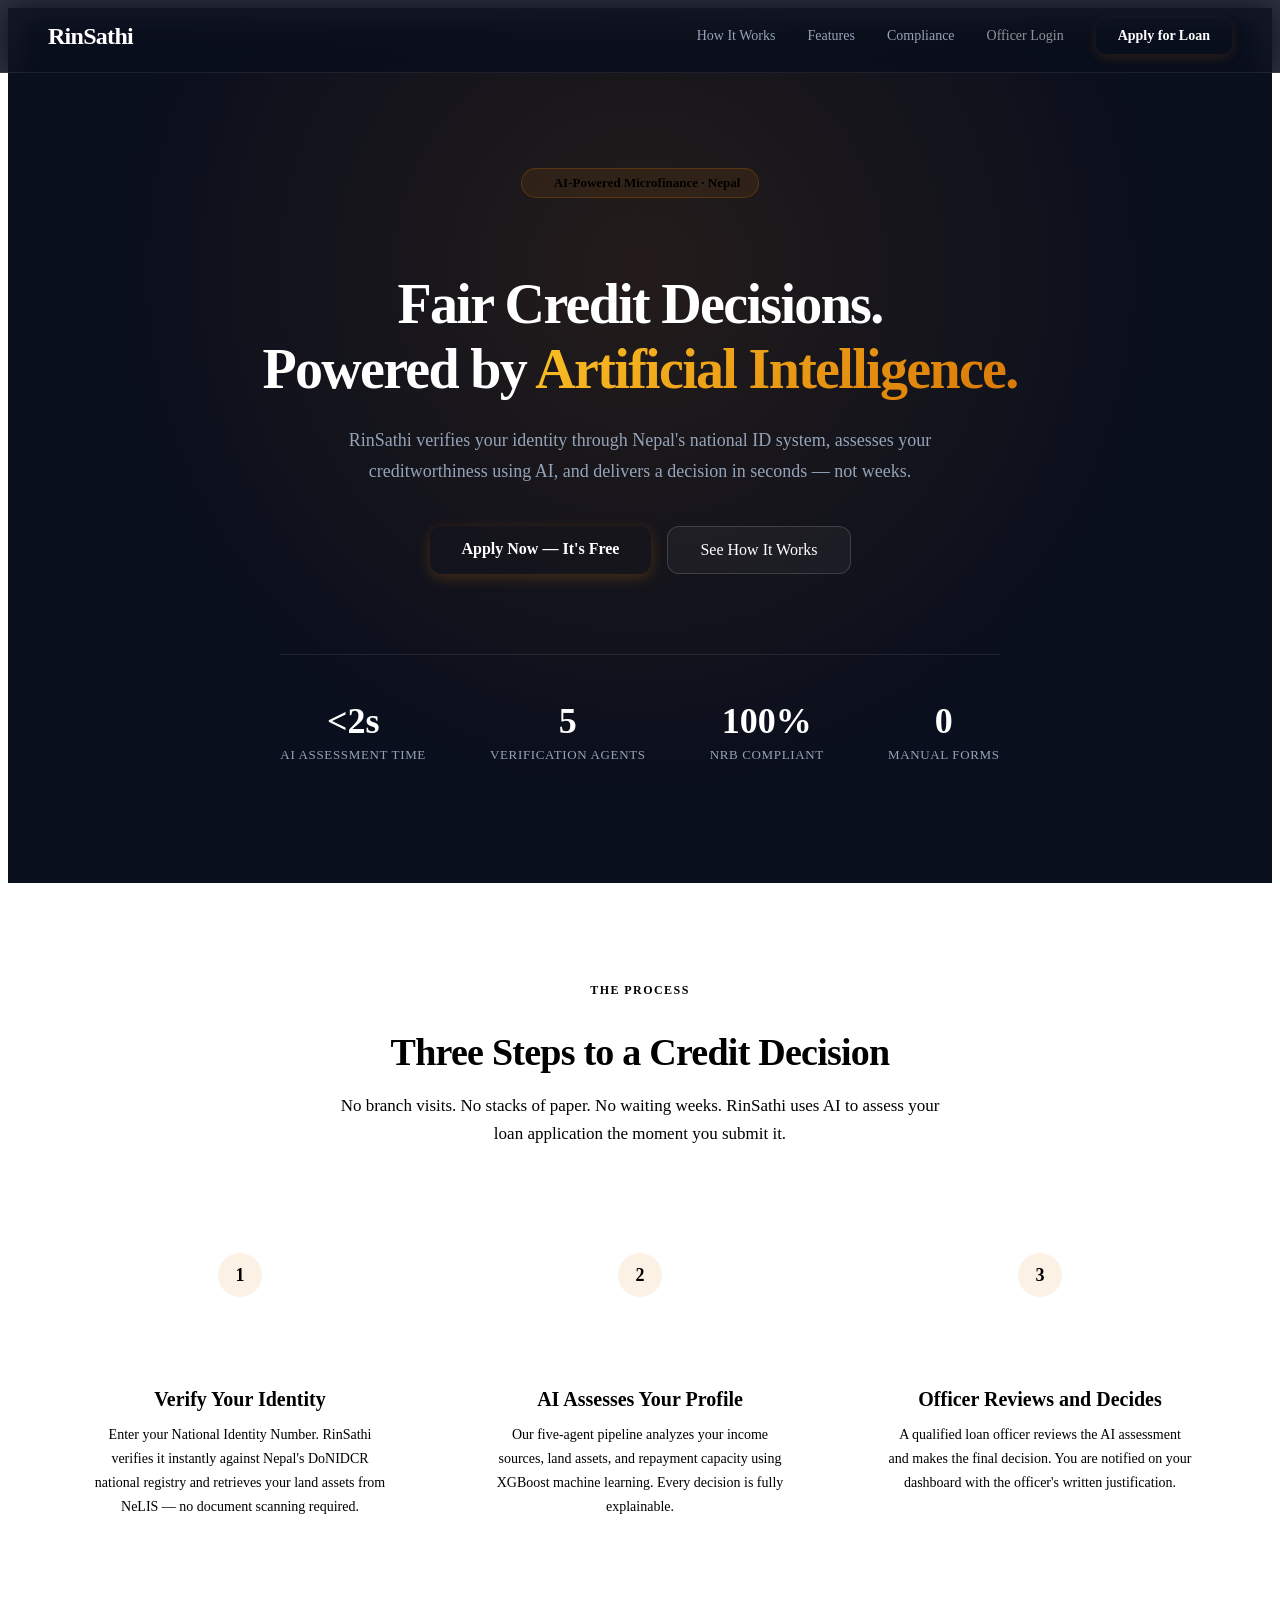
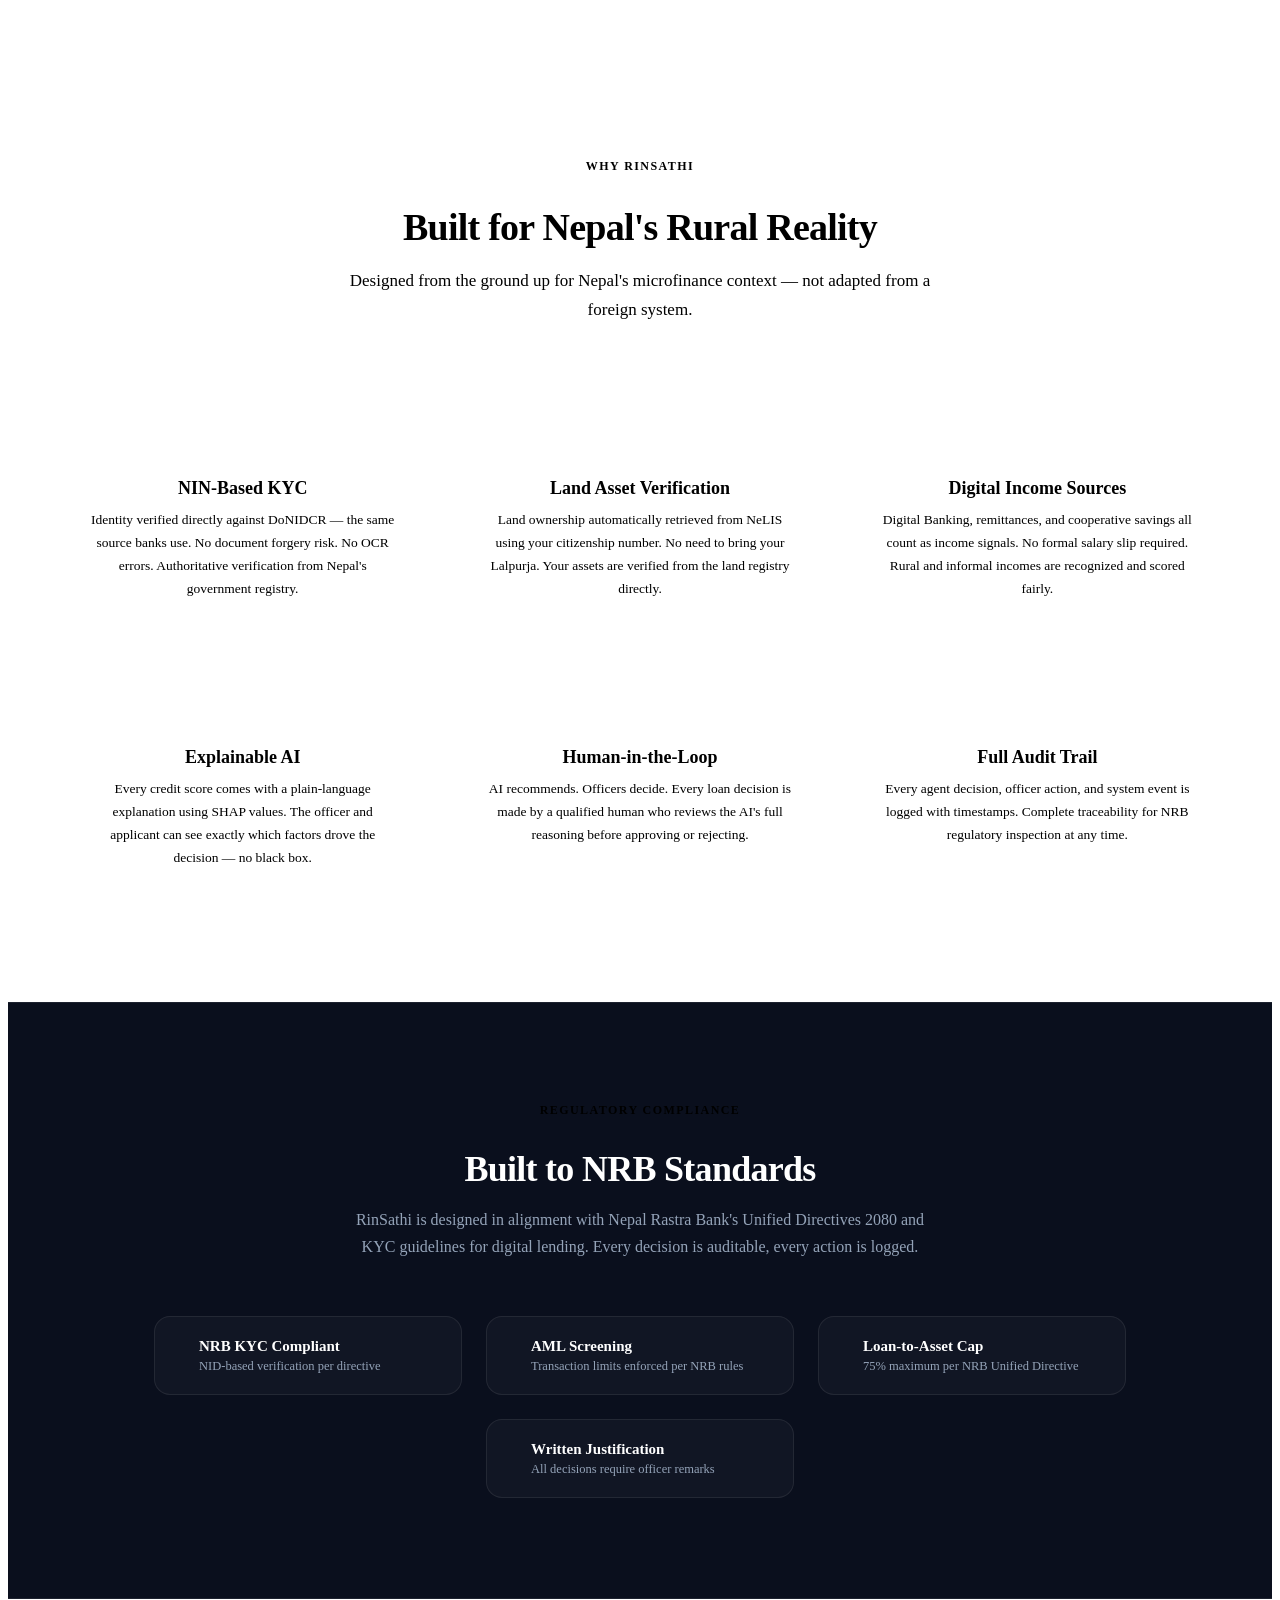
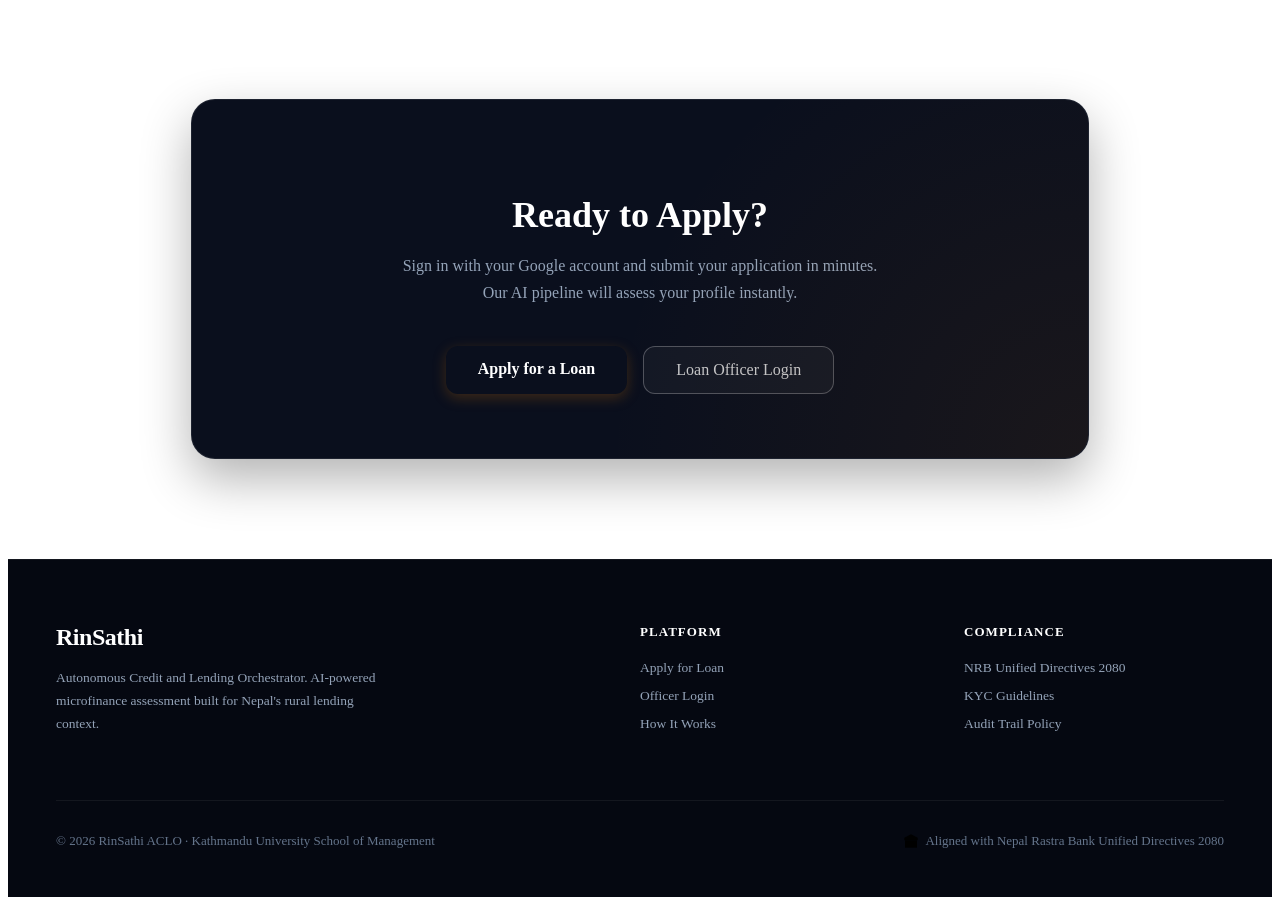
==== commit dced32ef: "Some frontend changes" ====
--- a/frontend/index.html
+++ b/frontend/index.html
@@ -795,7 +795,7 @@
                 </div>
                 <div class="feature-title">Digital Income Sources</div>
                 <div class="feature-desc">
-                    eSewa, Khalti, remittances, and cooperative
+                    Digital Banking, remittances, and cooperative
                     savings all count as income signals. No formal
                     salary slip required. Rural and informal
                     incomes are recognized and scored fairly.
@@ -990,4 +990,4 @@
 </footer>
 
 </body>
-</html>+</html>
